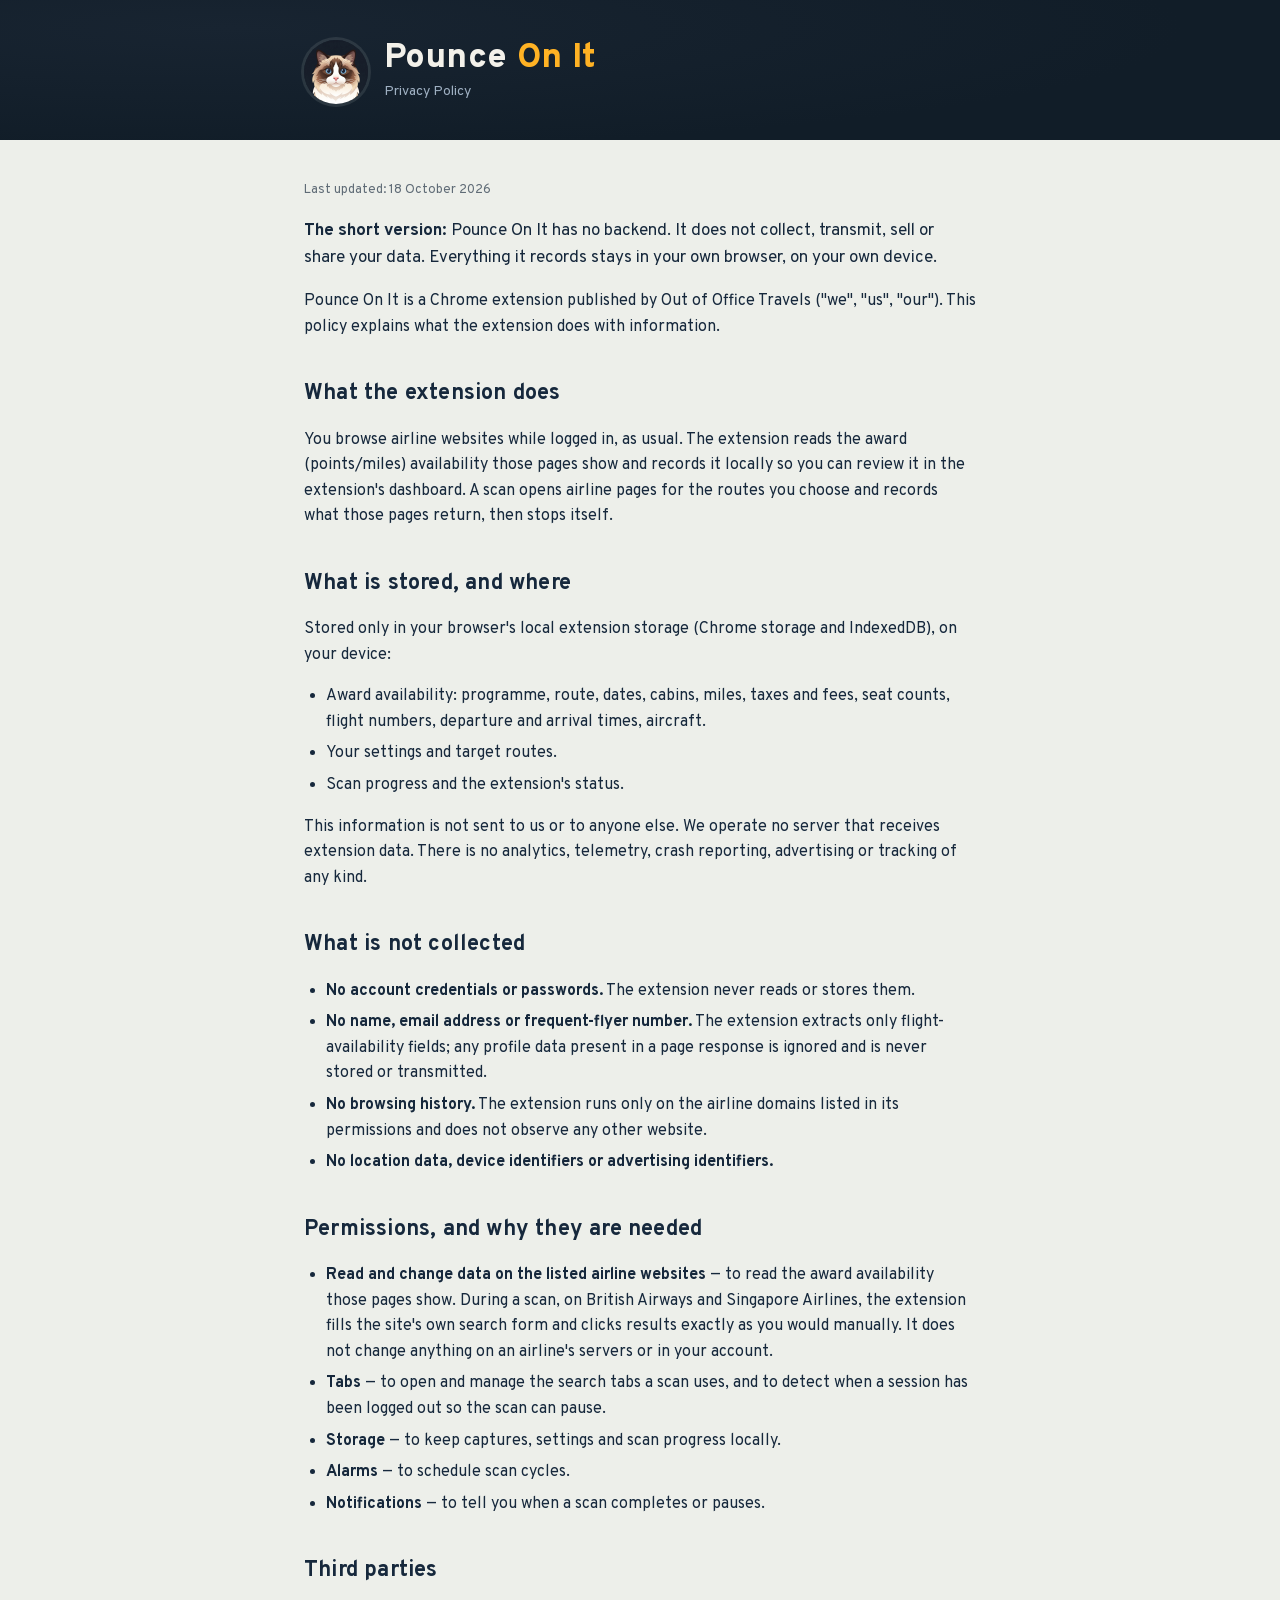
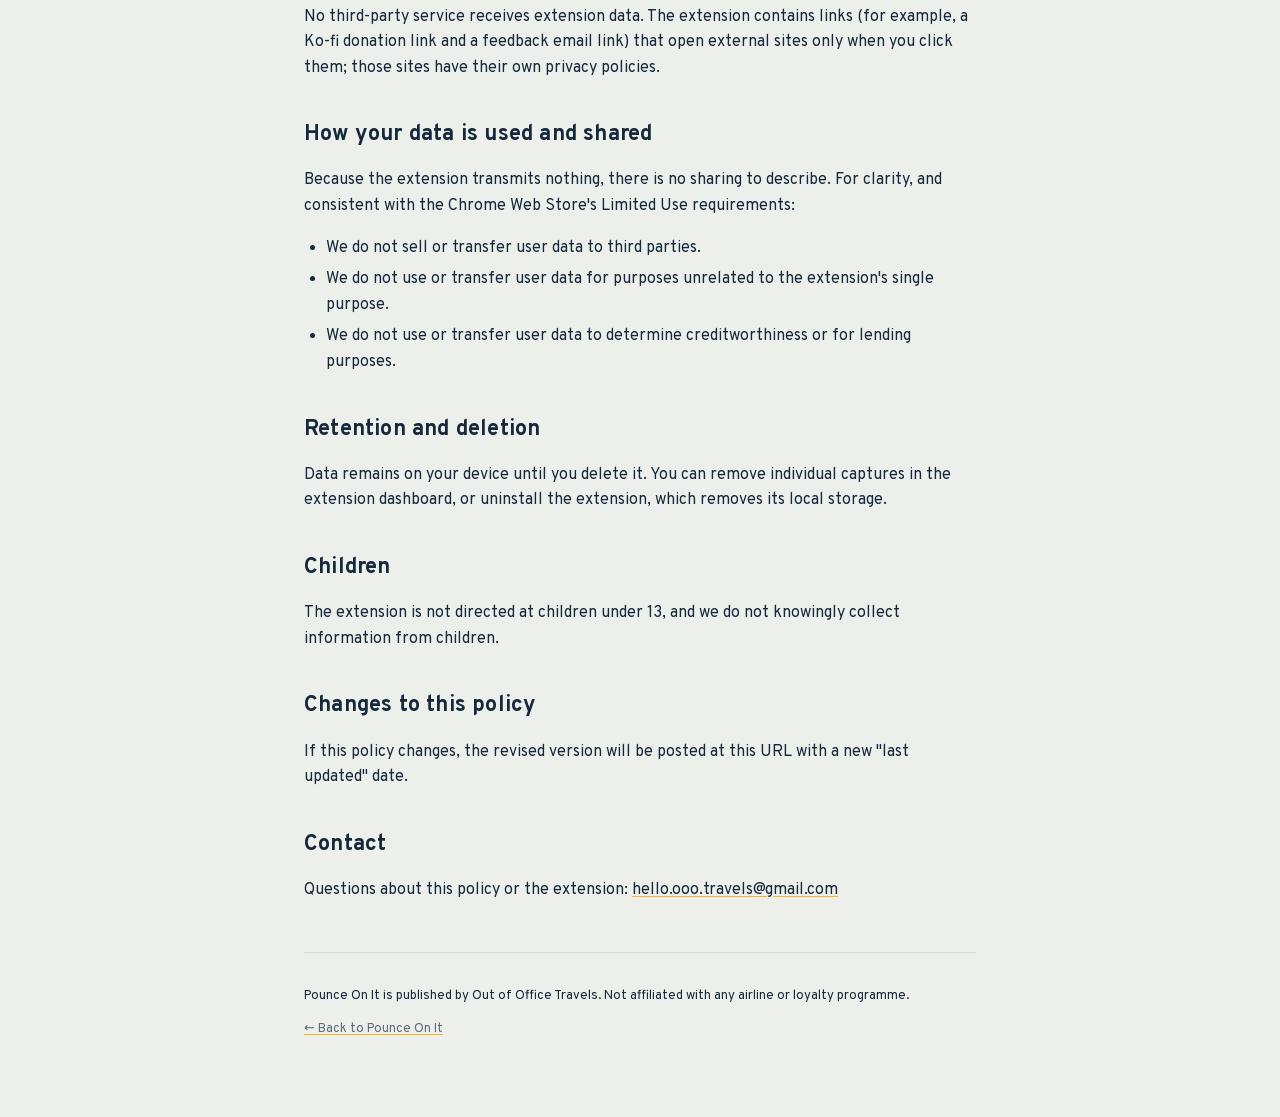
==== privacy.html @ 4fceac23 "Pounce On It: landing page and privacy policy Co-Authored-By: Claude Code <noreply@anthropic.com>" ====
<!doctype html>
<html lang="en">
<head>
<meta charset="utf-8">
<meta name="viewport" content="width=device-width, initial-scale=1">
<title>Privacy Policy — Pounce On It</title>
<meta name="description" content="Privacy policy for the Pounce On It Chrome extension: no data collection, no backend, everything stays on your device.">
<link rel="icon" href="assets/icon128.png">
<link rel="stylesheet" href="style.css">
</head>
<body>

<header class="hero">
  <div class="wrap">
    <div class="brand">
      <img src="assets/cat.jpg" alt="Pounce, the cat">
      <div>
        <h1>Pounce <em>On It</em></h1>
        <p class="by">Privacy Policy</p>
      </div>
    </div>
  </div>
</header>

<main class="wrap">

  <p class="small">Last updated: 18 October 2026</p>

  <p class="lede"><strong>The short version:</strong> Pounce On It has no backend. It does not collect, transmit, sell or share your data. Everything it records stays in your own browser, on your own device.</p>

  <p>Pounce On It is a Chrome extension published by Out of Office Travels ("we", "us", "our"). This policy explains what the extension does with information.</p>

  <h2>What the extension does</h2>
  <p>You browse airline websites while logged in, as usual. The extension reads the award (points/miles) availability those pages show and records it locally so you can review it in the extension's dashboard. A scan opens airline pages for the routes you choose and records what those pages return, then stops itself.</p>

  <h2>What is stored, and where</h2>
  <p>Stored only in your browser's local extension storage (Chrome storage and IndexedDB), on your device:</p>
  <ul>
    <li>Award availability: programme, route, dates, cabins, miles, taxes and fees, seat counts, flight numbers, departure and arrival times, aircraft.</li>
    <li>Your settings and target routes.</li>
    <li>Scan progress and the extension's status.</li>
  </ul>
  <p>This information is not sent to us or to anyone else. We operate no server that receives extension data. There is no analytics, telemetry, crash reporting, advertising or tracking of any kind.</p>

  <h2>What is not collected</h2>
  <ul>
    <li><strong>No account credentials or passwords.</strong> The extension never reads or stores them.</li>
    <li><strong>No name, email address or frequent-flyer number.</strong> The extension extracts only flight-availability fields; any profile data present in a page response is ignored and is never stored or transmitted.</li>
    <li><strong>No browsing history.</strong> The extension runs only on the airline domains listed in its permissions and does not observe any other website.</li>
    <li><strong>No location data, device identifiers or advertising identifiers.</strong></li>
  </ul>

  <h2>Permissions, and why they are needed</h2>
  <ul>
    <li><strong>Read and change data on the listed airline websites</strong> — to read the award availability those pages show. During a scan, on British Airways and Singapore Airlines, the extension fills the site's own search form and clicks results exactly as you would manually. It does not change anything on an airline's servers or in your account.</li>
    <li><strong>Tabs</strong> — to open and manage the search tabs a scan uses, and to detect when a session has been logged out so the scan can pause.</li>
    <li><strong>Storage</strong> — to keep captures, settings and scan progress locally.</li>
    <li><strong>Alarms</strong> — to schedule scan cycles.</li>
    <li><strong>Notifications</strong> — to tell you when a scan completes or pauses.</li>
  </ul>

  <h2>Third parties</h2>
  <p>No third-party service receives extension data. The extension contains links (for example, a Ko-fi donation link and a feedback email link) that open external sites only when you click them; those sites have their own privacy policies.</p>

  <h2>How your data is used and shared</h2>
  <p>Because the extension transmits nothing, there is no sharing to describe. For clarity, and consistent with the Chrome Web Store's Limited Use requirements:</p>
  <ul>
    <li>We do not sell or transfer user data to third parties.</li>
    <li>We do not use or transfer user data for purposes unrelated to the extension's single purpose.</li>
    <li>We do not use or transfer user data to determine creditworthiness or for lending purposes.</li>
  </ul>

  <h2>Retention and deletion</h2>
  <p>Data remains on your device until you delete it. You can remove individual captures in the extension dashboard, or uninstall the extension, which removes its local storage.</p>

  <h2>Children</h2>
  <p>The extension is not directed at children under 13, and we do not knowingly collect information from children.</p>

  <h2>Changes to this policy</h2>
  <p>If this policy changes, the revised version will be posted at this URL with a new "last updated" date.</p>

  <h2>Contact</h2>
  <p>Questions about this policy or the extension: <a href="mailto:hello.ooo.travels@gmail.com">hello.ooo.travels@gmail.com</a></p>

  <footer>
    <p>Pounce On It is published by Out of Office Travels. Not affiliated with any airline or loyalty programme.</p>
    <p><a href="index.html">← Back to Pounce On It</a></p>
  </footer>

</main>
</body>
</html>
---- style.css ----
/* Pounce On It — site styles. Self-hosted fonts, no third-party requests. */
@font-face {
  font-family: 'Overpass';
  src: url('assets/overpass.woff2') format('woff2');
  font-weight: 100 900;
  font-display: swap;
}
@font-face {
  font-family: 'Overpass Mono';
  src: url('assets/overpass-mono.woff2') format('woff2');
  font-weight: 100 900;
  font-display: swap;
}

:root {
  --board: #111d28;
  --board-hi: #182431;
  --concourse: #edefea;
  --surface: #f7f8f5;
  --ink: #16283c;
  --dim: #5f6b76;
  --signal: #ffb224;
  --line: #d8dbd3;
  --font-ui: 'Overpass', system-ui, sans-serif;
  --font-mono: 'Overpass Mono', ui-monospace, monospace;
}

* { box-sizing: border-box; }

body {
  margin: 0;
  font-family: var(--font-ui);
  color: var(--ink);
  background: var(--concourse);
  line-height: 1.6;
  -webkit-font-smoothing: antialiased;
}

a { color: var(--ink); text-decoration-color: var(--signal); text-underline-offset: 2px; }
a:hover { text-decoration-color: var(--ink); }

.wrap { max-width: 720px; margin: 0 auto; padding: 0 24px 64px; }

header.hero {
  background: var(--board);
  background-image: radial-gradient(120% 140% at 18% 20%, var(--board-hi) 0%, var(--board) 62%);
  color: #f3f1ea;
  padding: 40px 0 36px;
  margin-bottom: 40px;
}
header.hero .wrap { padding-bottom: 0; }
.brand { display: flex; align-items: center; gap: 16px; }
.brand img { width: 64px; height: 64px; border-radius: 50%; object-fit: cover; box-shadow: 0 0 0 3px rgba(237,239,234,.10); }
.brand h1 { margin: 0; font-size: 34px; font-weight: 800; letter-spacing: .4px; line-height: 1.05; }
.brand h1 em { font-style: normal; color: var(--signal); }
.brand .by { margin: 4px 0 0; color: #9fb0c2; font-size: 14px; }
.tagline { margin: 20px 0 0; color: #c9d3dd; font-size: 17px; max-width: 52ch; }
.route {
  margin-top: 22px; font-family: var(--font-mono); font-size: 13px;
  letter-spacing: 3px; color: #edefea;
}

h2 { font-size: 22px; margin: 36px 0 8px; letter-spacing: .2px; }
h3 { font-size: 16px; margin: 26px 0 4px; }
p, li { color: var(--ink); }
.lede { font-size: 17px; }

.card {
  background: var(--surface);
  border: 1px solid var(--line);
  border-radius: 8px;
  padding: 18px 20px;
  margin: 16px 0;
}

.points { display: grid; grid-template-columns: repeat(auto-fit, minmax(200px, 1fr)); gap: 14px; margin: 24px 0; }
.points .card { margin: 0; }
.points h3 { margin-top: 0; }
.points p { margin: 4px 0 0; color: var(--dim); font-size: 14px; }

.mono { font-family: var(--font-mono); }
.small { font-size: 13px; color: var(--dim); }
.amber { color: #8a5a00; }
hr { border: 0; border-top: 1px solid var(--line); margin: 32px 0; }

footer { margin-top: 48px; padding-top: 20px; border-top: 1px solid var(--line); font-size: 13px; color: var(--dim); }
footer a { color: var(--dim); }

ul { padding-left: 22px; }
li { margin: 6px 0; }

@media (max-width: 520px) {
  .brand h1 { font-size: 26px; }
  header.hero { padding: 30px 0 28px; }
}
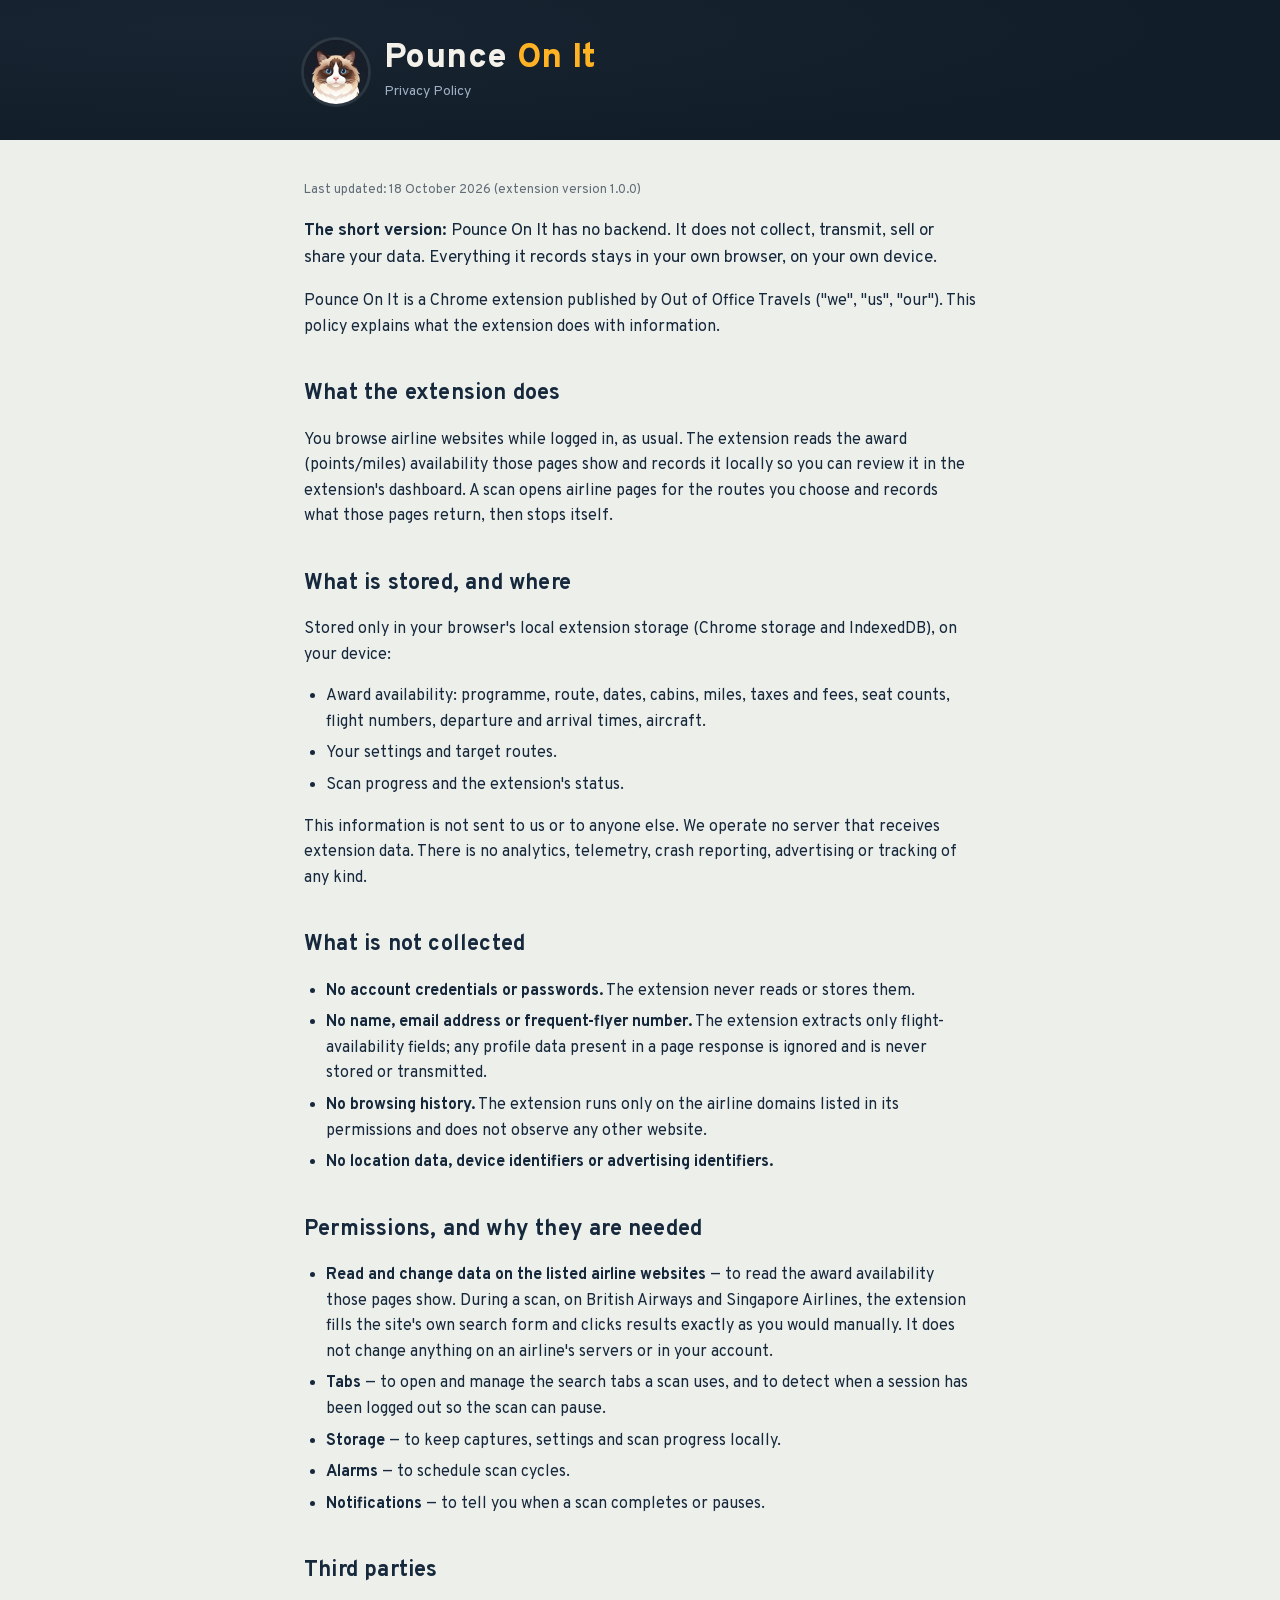
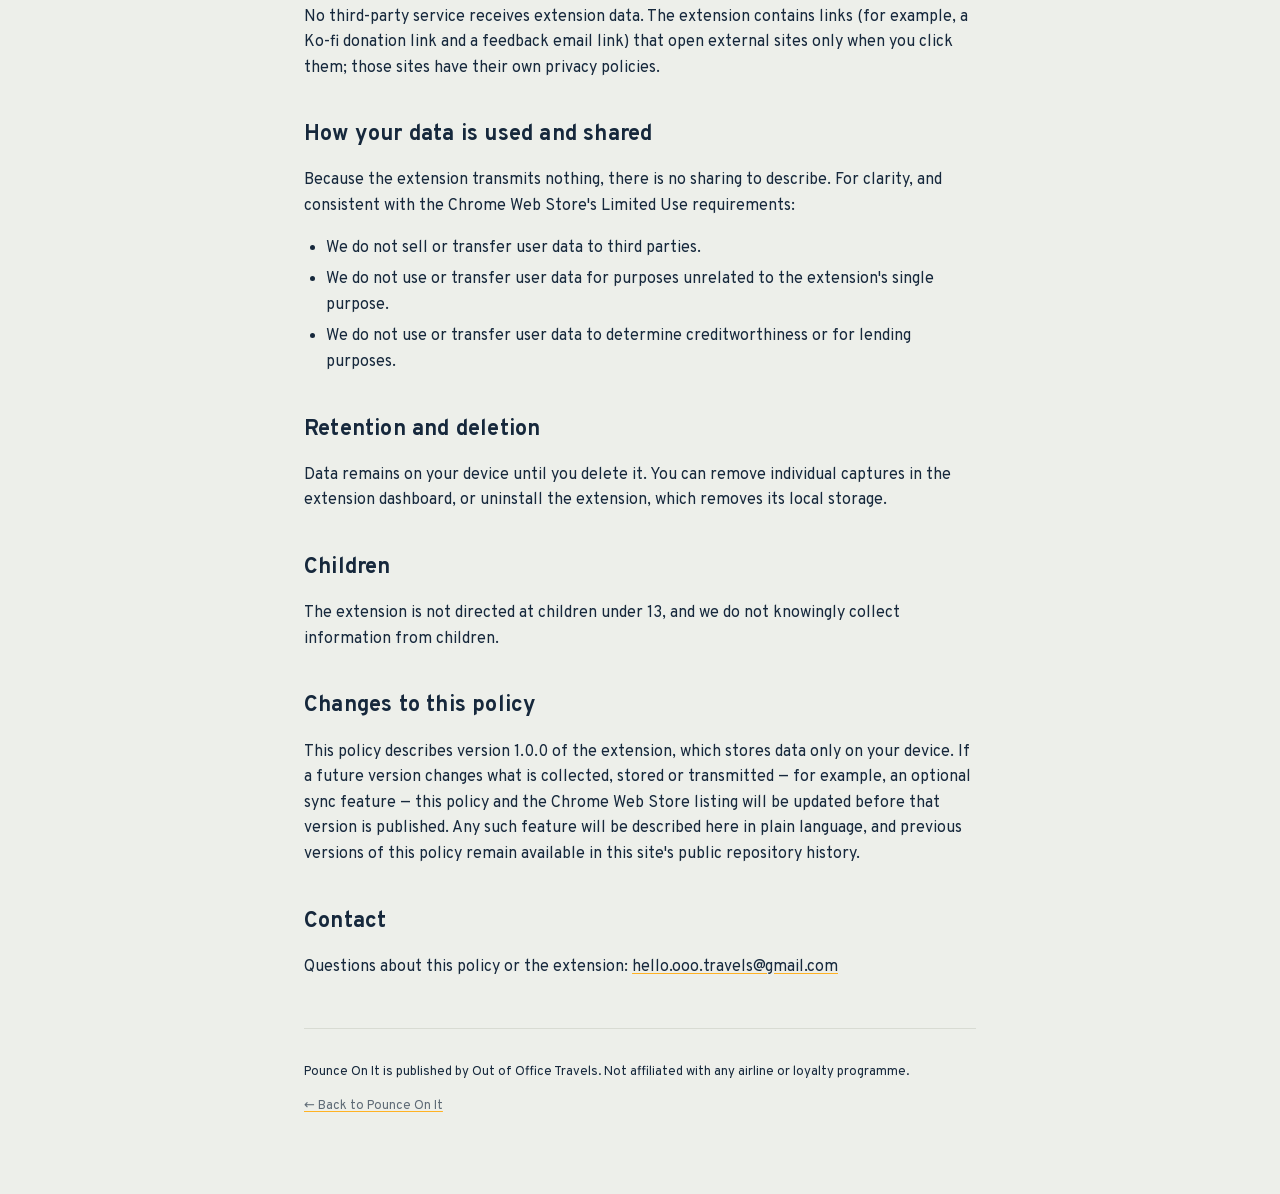
==== commit c563883e: "Privacy policy: scope to extension v1.0.0 and commit to updating it before any data-collecting versi" ====
--- a/privacy.html
+++ b/privacy.html
@@ -24,7 +24,7 @@
 
 <main class="wrap">
 
-  <p class="small">Last updated: 18 October 2026</p>
+  <p class="small">Last updated: 18 October 2026 (extension version 1.0.0)</p>
 
   <p class="lede"><strong>The short version:</strong> Pounce On It has no backend. It does not collect, transmit, sell or share your data. Everything it records stays in your own browser, on your own device.</p>
 
@@ -77,7 +77,7 @@
   <p>The extension is not directed at children under 13, and we do not knowingly collect information from children.</p>
 
   <h2>Changes to this policy</h2>
-  <p>If this policy changes, the revised version will be posted at this URL with a new "last updated" date.</p>
+  <p>This policy describes version 1.0.0 of the extension, which stores data only on your device. If a future version changes what is collected, stored or transmitted — for example, an optional sync feature — this policy and the Chrome Web Store listing will be updated before that version is published. Any such feature will be described here in plain language, and previous versions of this policy remain available in this site's public repository history.</p>
 
   <h2>Contact</h2>
   <p>Questions about this policy or the extension: <a href="mailto:hello.ooo.travels@gmail.com">hello.ooo.travels@gmail.com</a></p>
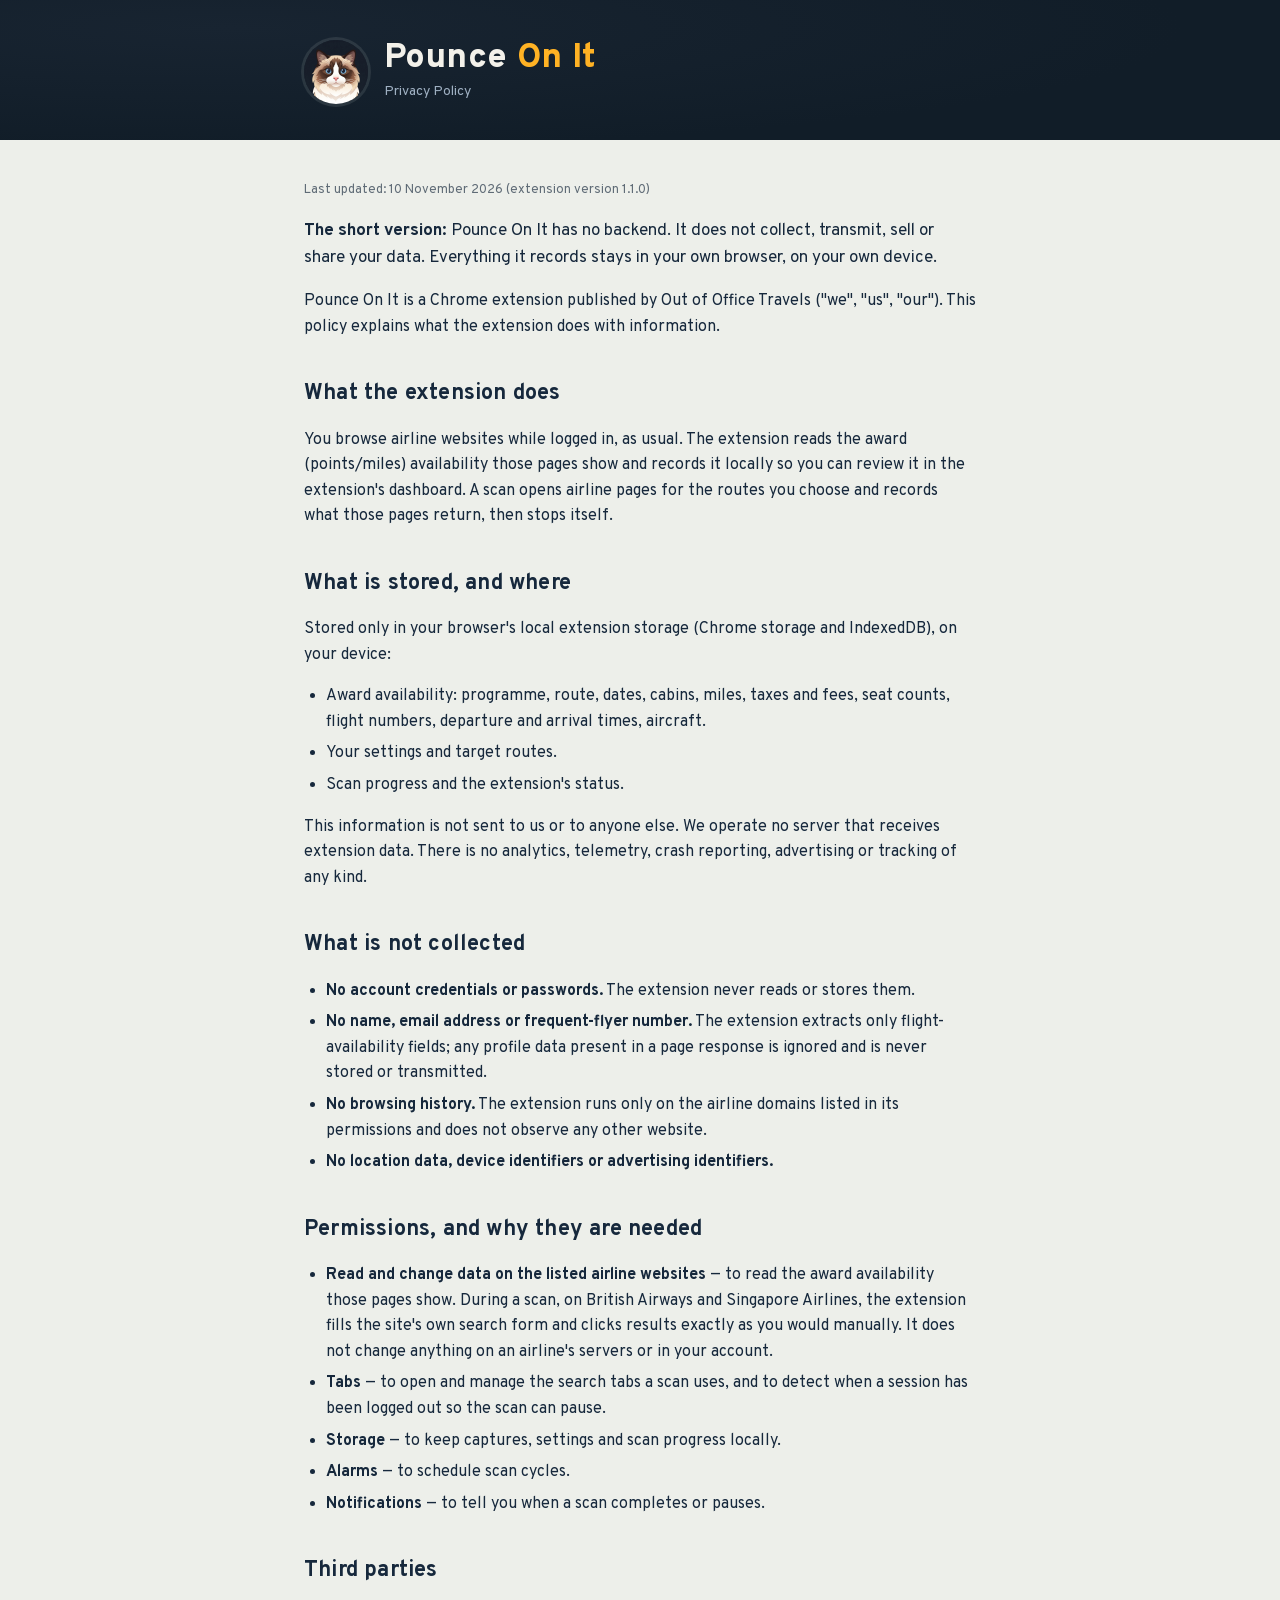
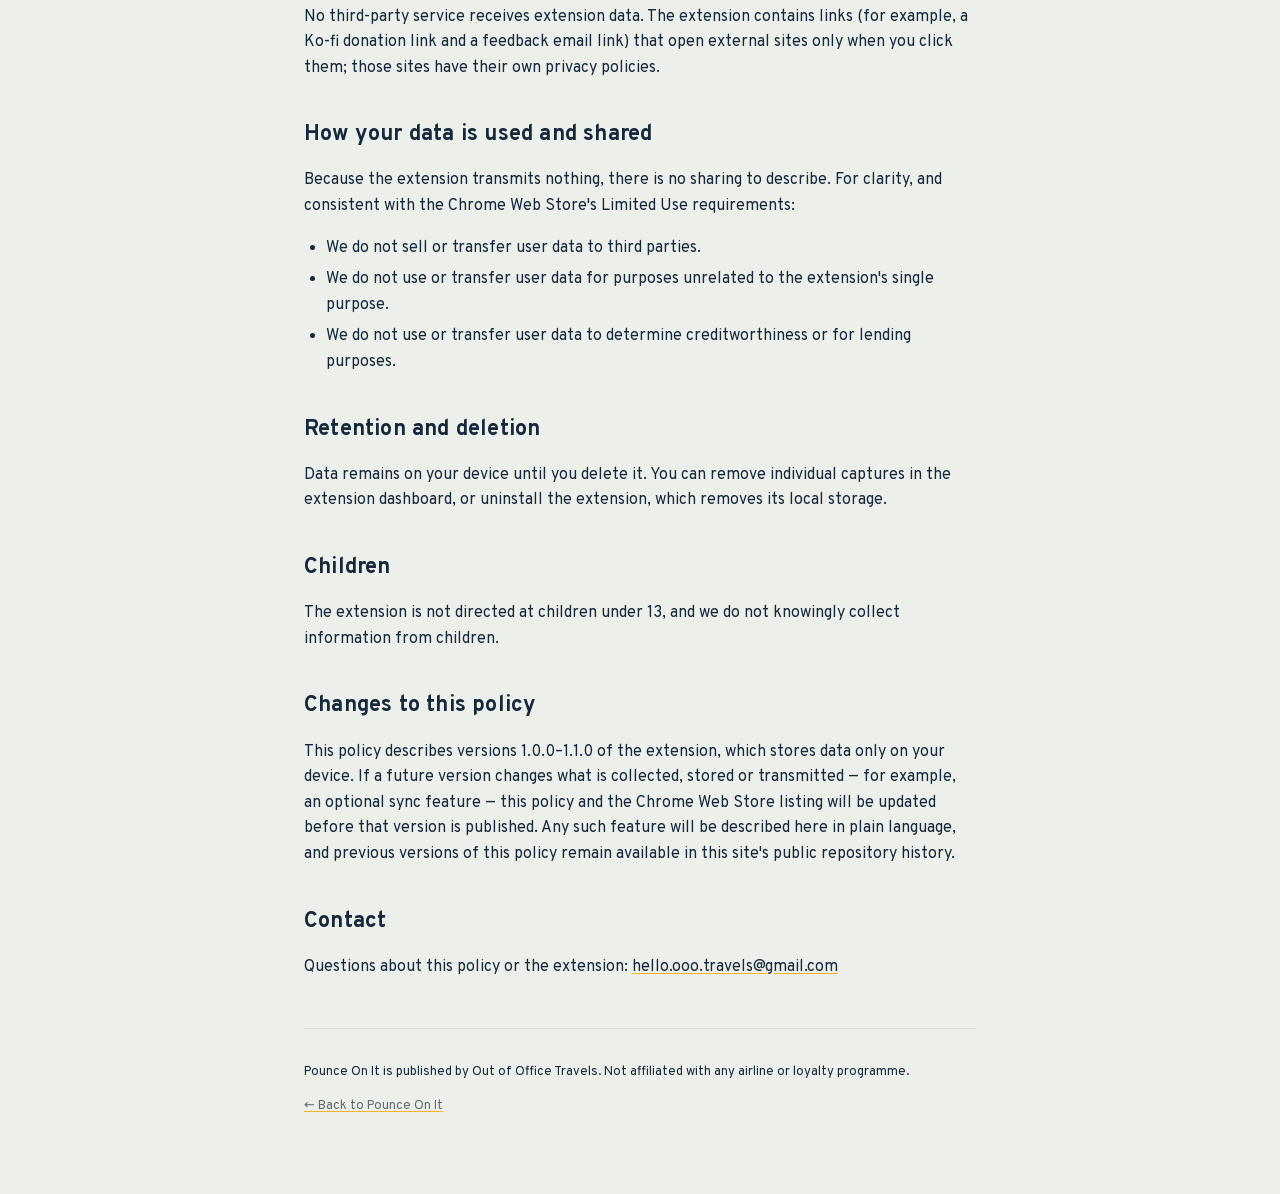
==== commit e397cbff: "Privacy policy: scope to extension version 1.1.0 The 1.1.0 release changes only how scans run (paral" ====
--- a/privacy.html
+++ b/privacy.html
@@ -24,7 +24,7 @@
 
 <main class="wrap">
 
-  <p class="small">Last updated: 18 October 2026 (extension version 1.0.0)</p>
+  <p class="small">Last updated: 10 November 2026 (extension version 1.1.0)</p>
 
   <p class="lede"><strong>The short version:</strong> Pounce On It has no backend. It does not collect, transmit, sell or share your data. Everything it records stays in your own browser, on your own device.</p>
 
@@ -77,7 +77,7 @@
   <p>The extension is not directed at children under 13, and we do not knowingly collect information from children.</p>
 
   <h2>Changes to this policy</h2>
-  <p>This policy describes version 1.0.0 of the extension, which stores data only on your device. If a future version changes what is collected, stored or transmitted — for example, an optional sync feature — this policy and the Chrome Web Store listing will be updated before that version is published. Any such feature will be described here in plain language, and previous versions of this policy remain available in this site's public repository history.</p>
+  <p>This policy describes versions 1.0.0–1.1.0 of the extension, which stores data only on your device. If a future version changes what is collected, stored or transmitted — for example, an optional sync feature — this policy and the Chrome Web Store listing will be updated before that version is published. Any such feature will be described here in plain language, and previous versions of this policy remain available in this site's public repository history.</p>
 
   <h2>Contact</h2>
   <p>Questions about this policy or the extension: <a href="mailto:hello.ooo.travels@gmail.com">hello.ooo.travels@gmail.com</a></p>
--- a/style.css
+++ b/style.css
@@ -60,6 +60,16 @@
   letter-spacing: 3px; color: #edefea;
 }
 
+.cta {
+  display: inline-flex; align-items: center; gap: 9px;
+  margin-top: 24px; padding: 12px 20px; border-radius: 8px;
+  background: #f3f1ea; color: #111d28; font-weight: 700; font-size: 16px;
+  text-decoration: none; border: 1px solid rgba(237, 239, 234, .28);
+  transition: background .15s ease, transform .15s ease;
+}
+.cta:hover { background: #fff; transform: translateY(-1px); }
+.cta .arrow { font-family: var(--font-mono); }
+
 h2 { font-size: 22px; margin: 36px 0 8px; letter-spacing: .2px; }
 h3 { font-size: 16px; margin: 26px 0 4px; }
 p, li { color: var(--ink); }
